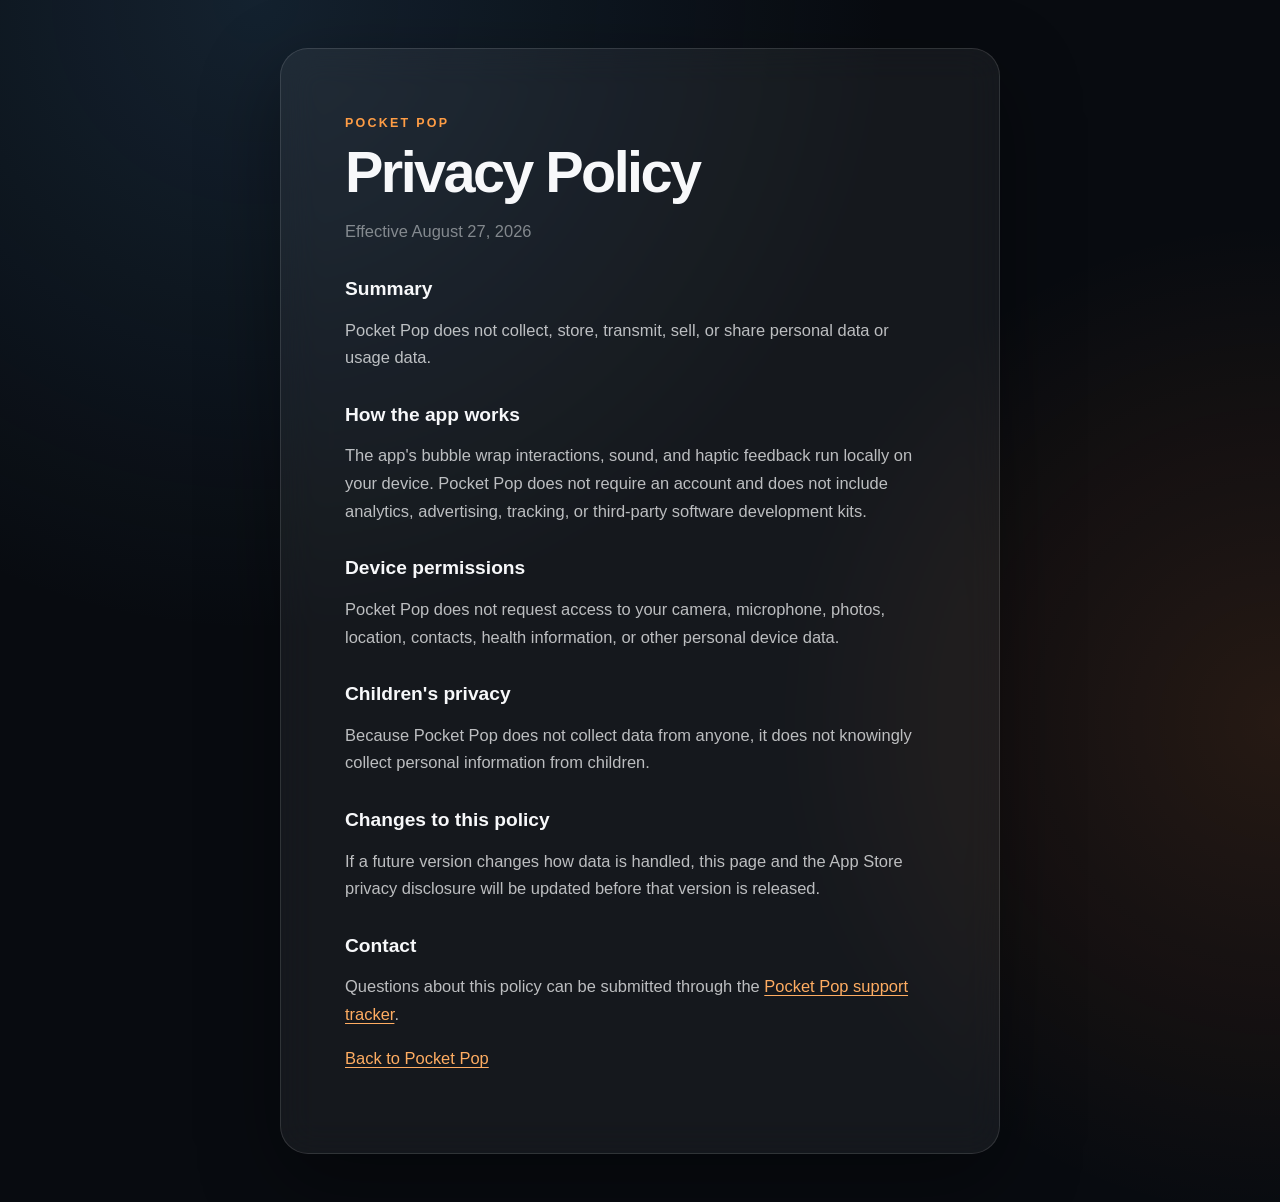
==== privacy.html @ 7e7ca6c2 "docs: publish Pocket Pop support site" ====
<!doctype html>
<html lang="en">
<head>
  <meta charset="utf-8">
  <meta name="viewport" content="width=device-width, initial-scale=1">
  <meta name="description" content="Pocket Pop Privacy Policy.">
  <title>Privacy Policy — Pocket Pop</title>
  <link rel="stylesheet" href="styles.css">
</head>
<body>
  <main class="card document">
    <p class="eyebrow">POCKET POP</p>
    <h1>Privacy Policy</h1>
    <p class="updated">Effective August 27, 2026</p>

    <h2>Summary</h2>
    <p>Pocket Pop does not collect, store, transmit, sell, or share personal data or usage data.</p>

    <h2>How the app works</h2>
    <p>The app's bubble wrap interactions, sound, and haptic feedback run locally on your device. Pocket Pop does not require an account and does not include analytics, advertising, tracking, or third-party software development kits.</p>

    <h2>Device permissions</h2>
    <p>Pocket Pop does not request access to your camera, microphone, photos, location, contacts, health information, or other personal device data.</p>

    <h2>Children's privacy</h2>
    <p>Because Pocket Pop does not collect data from anyone, it does not knowingly collect personal information from children.</p>

    <h2>Changes to this policy</h2>
    <p>If a future version changes how data is handled, this page and the App Store privacy disclosure will be updated before that version is released.</p>

    <h2>Contact</h2>
    <p>Questions about this policy can be submitted through the <a href="https://github.com/hanhany1021-droid/pocket-pop-support/issues">Pocket Pop support tracker</a>.</p>

    <p><a href="index.html">Back to Pocket Pop</a></p>
  </main>
</body>
</html>
---- styles.css ----
:root {
  color-scheme: dark;
  font-family: -apple-system, BlinkMacSystemFont, "Segoe UI", sans-serif;
  background: #080b10;
  color: #f7f8fa;
}

* { box-sizing: border-box; }

body {
  min-height: 100vh;
  margin: 0;
  padding: 48px 20px;
  display: grid;
  place-items: start center;
  background:
    radial-gradient(circle at 20% 0%, rgba(67, 124, 171, 0.2), transparent 40%),
    radial-gradient(circle at 100% 60%, rgba(255, 126, 46, 0.12), transparent 34%),
    #080b10;
}

.card {
  width: min(100%, 720px);
  padding: clamp(28px, 6vw, 64px);
  border: 1px solid rgba(255, 255, 255, 0.12);
  border-radius: 28px;
  background: rgba(255, 255, 255, 0.055);
  box-shadow: 0 28px 80px rgba(0, 0, 0, 0.38);
  backdrop-filter: blur(18px);
}

.eyebrow {
  margin: 0 0 10px;
  color: #ff9d45;
  font-size: 0.78rem;
  font-weight: 800;
  letter-spacing: 0.18em;
}

h1 {
  margin: 0 0 18px;
  font-size: clamp(2.2rem, 8vw, 4.5rem);
  line-height: 0.98;
  letter-spacing: -0.045em;
}

.document h1 { font-size: clamp(2.1rem, 7vw, 3.6rem); }

h2 {
  margin: 32px 0 8px;
  font-size: 1.2rem;
}

p {
  color: rgba(247, 248, 250, 0.74);
  font-size: 1.03rem;
  line-height: 1.68;
}

.updated { color: rgba(247, 248, 250, 0.48); }

nav {
  display: flex;
  flex-wrap: wrap;
  gap: 12px;
  margin-top: 32px;
}

a {
  color: #ffad62;
  text-underline-offset: 0.18em;
}

nav a {
  padding: 12px 16px;
  border: 1px solid rgba(255, 173, 98, 0.28);
  border-radius: 999px;
  text-decoration: none;
  font-weight: 700;
}

nav a:hover { background: rgba(255, 173, 98, 0.1); }
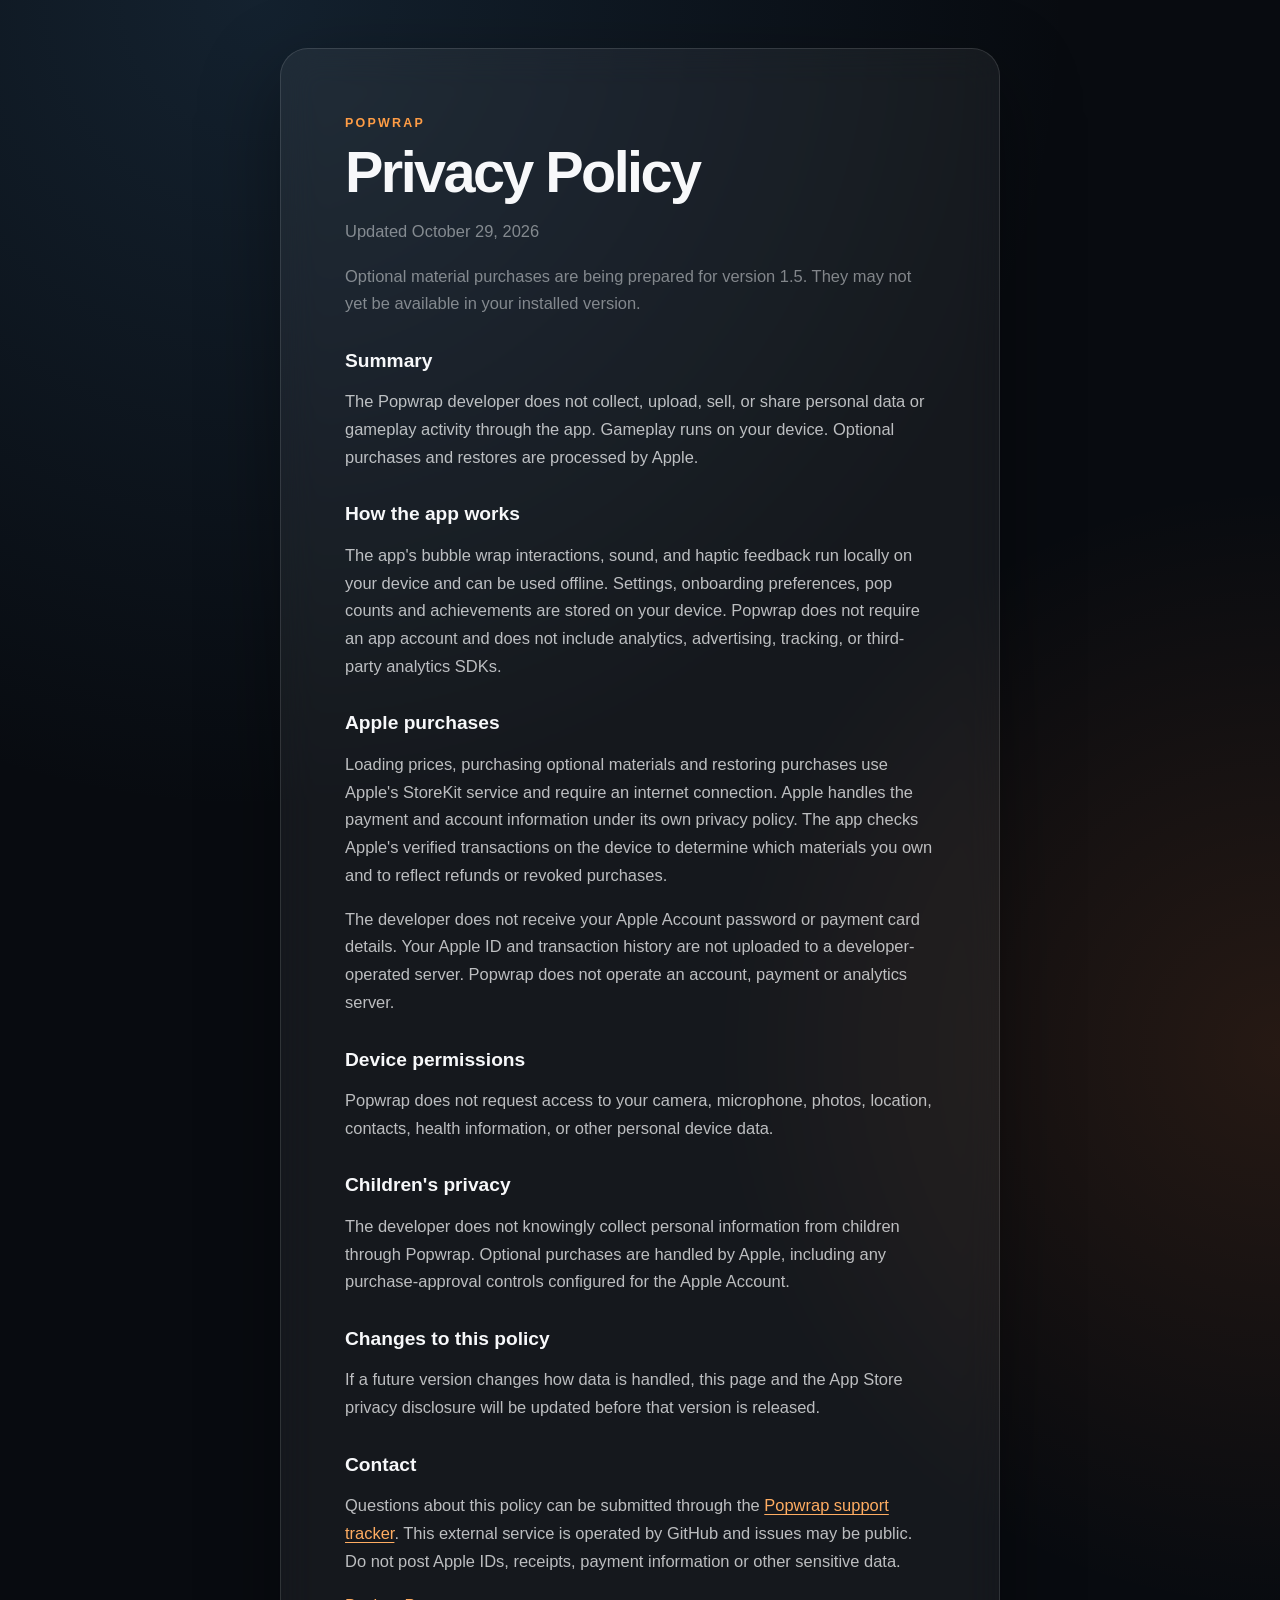
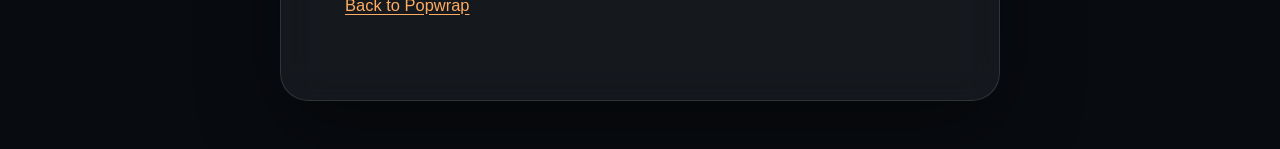
==== commit 09c572be: "docs: prepare support pages for material purchases" ====
--- a/privacy.html
+++ b/privacy.html
@@ -3,35 +3,40 @@
 <head>
   <meta charset="utf-8">
   <meta name="viewport" content="width=device-width, initial-scale=1">
-  <meta name="description" content="Pocket Pop Privacy Policy.">
-  <title>Privacy Policy — Pocket Pop</title>
+  <meta name="description" content="Popwrap Privacy Policy.">
+  <title>Privacy Policy — Popwrap</title>
   <link rel="stylesheet" href="styles.css">
 </head>
 <body>
   <main class="card document">
-    <p class="eyebrow">POCKET POP</p>
+    <p class="eyebrow">POPWRAP</p>
     <h1>Privacy Policy</h1>
-    <p class="updated">Effective August 27, 2026</p>
+    <p class="updated">Updated October 29, 2026</p>
+    <p class="updated">Optional material purchases are being prepared for version 1.5. They may not yet be available in your installed version.</p>
 
     <h2>Summary</h2>
-    <p>Pocket Pop does not collect, store, transmit, sell, or share personal data or usage data.</p>
+    <p>The Popwrap developer does not collect, upload, sell, or share personal data or gameplay activity through the app. Gameplay runs on your device. Optional purchases and restores are processed by Apple.</p>
 
     <h2>How the app works</h2>
-    <p>The app's bubble wrap interactions, sound, and haptic feedback run locally on your device. Pocket Pop does not require an account and does not include analytics, advertising, tracking, or third-party software development kits.</p>
+    <p>The app's bubble wrap interactions, sound, and haptic feedback run locally on your device and can be used offline. Settings, onboarding preferences, pop counts and achievements are stored on your device. Popwrap does not require an app account and does not include analytics, advertising, tracking, or third-party analytics SDKs.</p>
+
+    <h2>Apple purchases</h2>
+    <p>Loading prices, purchasing optional materials and restoring purchases use Apple's StoreKit service and require an internet connection. Apple handles the payment and account information under its own privacy policy. The app checks Apple's verified transactions on the device to determine which materials you own and to reflect refunds or revoked purchases.</p>
+    <p>The developer does not receive your Apple Account password or payment card details. Your Apple ID and transaction history are not uploaded to a developer-operated server. Popwrap does not operate an account, payment or analytics server.</p>
 
     <h2>Device permissions</h2>
-    <p>Pocket Pop does not request access to your camera, microphone, photos, location, contacts, health information, or other personal device data.</p>
+    <p>Popwrap does not request access to your camera, microphone, photos, location, contacts, health information, or other personal device data.</p>
 
     <h2>Children's privacy</h2>
-    <p>Because Pocket Pop does not collect data from anyone, it does not knowingly collect personal information from children.</p>
+    <p>The developer does not knowingly collect personal information from children through Popwrap. Optional purchases are handled by Apple, including any purchase-approval controls configured for the Apple Account.</p>
 
     <h2>Changes to this policy</h2>
     <p>If a future version changes how data is handled, this page and the App Store privacy disclosure will be updated before that version is released.</p>
 
     <h2>Contact</h2>
-    <p>Questions about this policy can be submitted through the <a href="https://github.com/hanhany1021-droid/pocket-pop-support/issues">Pocket Pop support tracker</a>.</p>
+    <p>Questions about this policy can be submitted through the <a href="https://github.com/hanhany1021-droid/pocket-pop-support/issues">Popwrap support tracker</a>. This external service is operated by GitHub and issues may be public. Do not post Apple IDs, receipts, payment information or other sensitive data.</p>
 
-    <p><a href="index.html">Back to Pocket Pop</a></p>
+    <p><a href="index.html">Back to Popwrap</a></p>
   </main>
 </body>
 </html>
